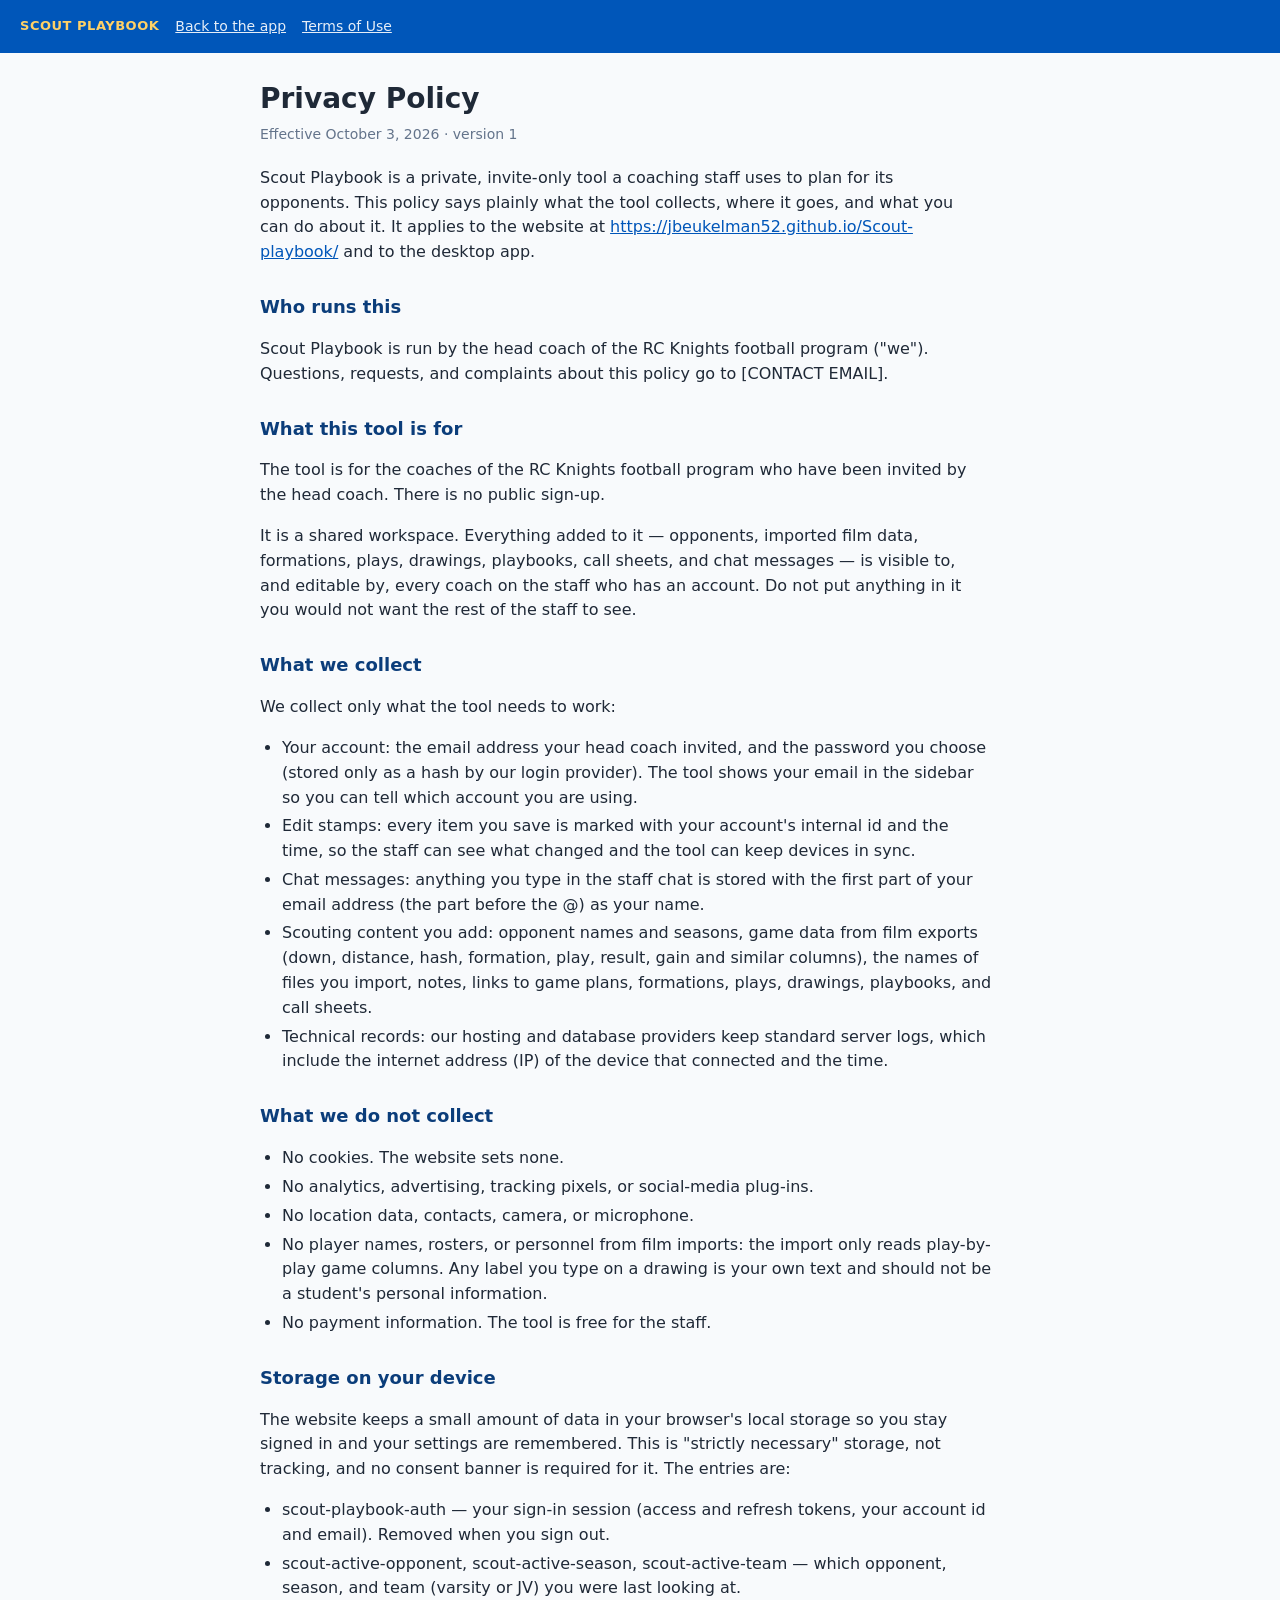
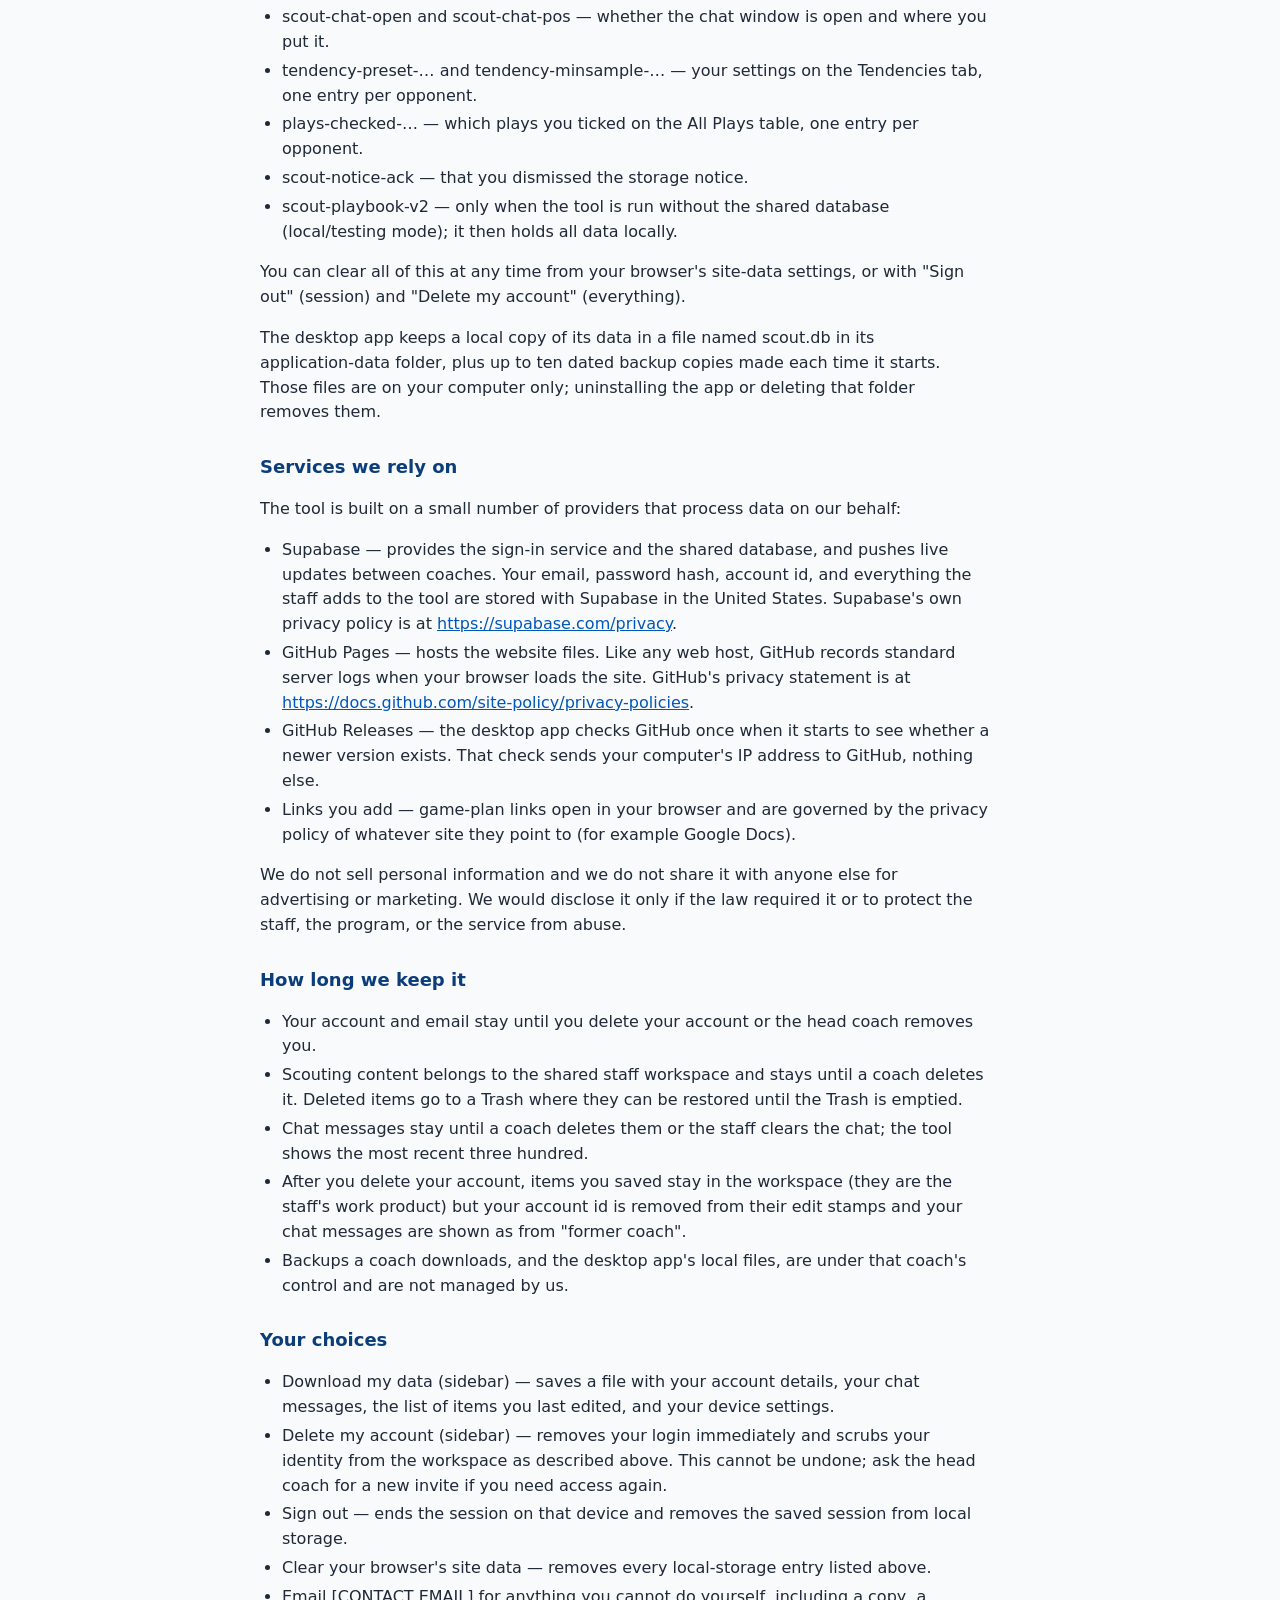
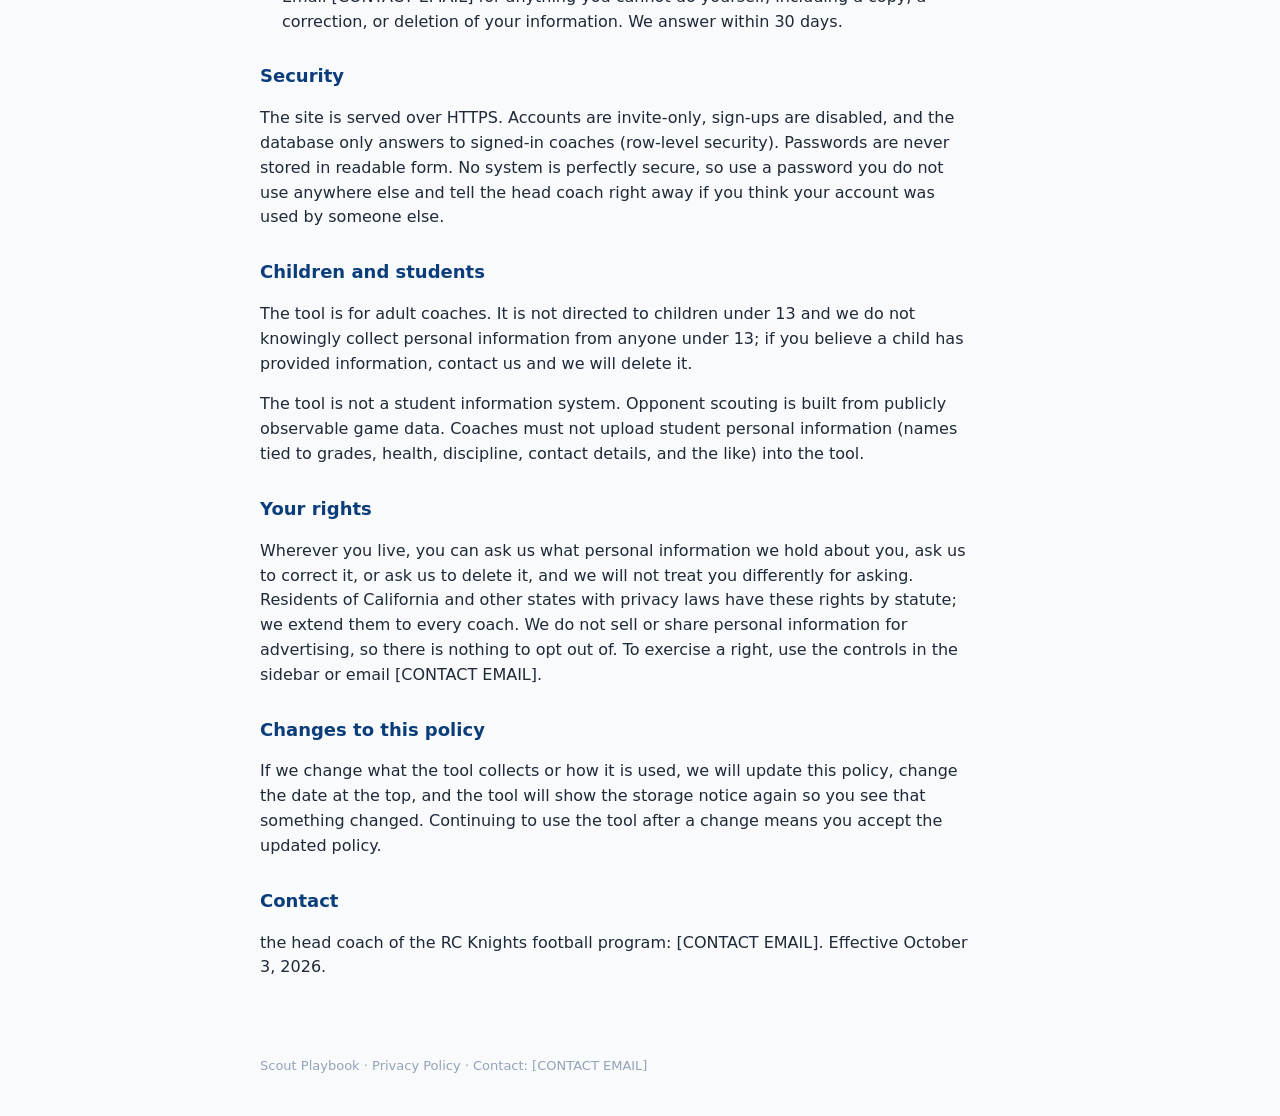
==== privacy.html @ ad803766 "Deploy web app" ====
<!doctype html>
<html lang="en">
<head>
<meta charset="utf-8">
<meta name="viewport" content="width=device-width, initial-scale=1">
<title>Privacy Policy — Scout Playbook</title>
<meta name="robots" content="noindex">
<style>
  :root { color-scheme: light; }
  body { margin: 0; font: 16px/1.55 system-ui, -apple-system, Segoe UI, Roboto, sans-serif; color: #1f2937; background: #f8fafc; }
  header { background: #0056b9; color: #fff; padding: 14px 20px; display: flex; align-items: center; gap: 16px; flex-wrap: wrap; }
  header .brand { font-weight: 700; letter-spacing: .04em; text-transform: uppercase; font-size: 13px; color: #ffd166; }
  header nav a { color: #fff; opacity: .9; margin-right: 16px; font-size: 14px; }
  main { max-width: 760px; margin: 0 auto; padding: 24px 20px 60px; }
  h1 { font-size: 28px; margin: 0 0 4px; }
  .meta { color: #64748b; font-size: 14px; margin-bottom: 20px; }
  h2 { font-size: 18px; margin: 28px 0 8px; color: #0b3d7a; }
  p, li { max-width: 70ch; }
  ul { padding-left: 22px; }
  li { margin: 4px 0; }
  a { color: #0056b9; }
  footer { max-width: 760px; margin: 0 auto; padding: 0 20px 40px; color: #94a3b8; font-size: 13px; }
</style>
</head>
<body>
<header>
  <span class="brand">Scout Playbook</span>
  <nav><a href="https://jbeukelman52.github.io/Scout-playbook/">Back to the app</a><a href="terms.html">Terms of Use</a></nav>
</header>
<main>
  <h1>Privacy Policy</h1>
  <div class="meta">Effective October 3, 2026 · version 1</div>
  <p>Scout Playbook is a private, invite-only tool a coaching staff uses to plan for its opponents. This policy says plainly what the tool collects, where it goes, and what you can do about it. It applies to the website at <a href="https://jbeukelman52.github.io/Scout-playbook/" rel="noopener">https://jbeukelman52.github.io/Scout-playbook/</a> and to the desktop app.</p>
  
      <section>
        <h2>Who runs this</h2>
        <p>Scout Playbook is run by the head coach of the RC Knights football program (&quot;we&quot;). Questions, requests, and complaints about this policy go to [CONTACT EMAIL].</p>
        
        
      </section>

      <section>
        <h2>What this tool is for</h2>
        <p>The tool is for the coaches of the RC Knights football program who have been invited by the head coach. There is no public sign-up.</p>
<p>It is a shared workspace. Everything added to it — opponents, imported film data, formations, plays, drawings, playbooks, call sheets, and chat messages — is visible to, and editable by, every coach on the staff who has an account. Do not put anything in it you would not want the rest of the staff to see.</p>
        
        
      </section>

      <section>
        <h2>What we collect</h2>
        <p>We collect only what the tool needs to work:</p>
        <ul><li>Your account: the email address your head coach invited, and the password you choose (stored only as a hash by our login provider). The tool shows your email in the sidebar so you can tell which account you are using.</li>
<li>Edit stamps: every item you save is marked with your account's internal id and the time, so the staff can see what changed and the tool can keep devices in sync.</li>
<li>Chat messages: anything you type in the staff chat is stored with the first part of your email address (the part before the @) as your name.</li>
<li>Scouting content you add: opponent names and seasons, game data from film exports (down, distance, hash, formation, play, result, gain and similar columns), the names of files you import, notes, links to game plans, formations, plays, drawings, playbooks, and call sheets.</li>
<li>Technical records: our hosting and database providers keep standard server logs, which include the internet address (IP) of the device that connected and the time.</li></ul>
        
      </section>

      <section>
        <h2>What we do not collect</h2>
        
        <ul><li>No cookies. The website sets none.</li>
<li>No analytics, advertising, tracking pixels, or social-media plug-ins.</li>
<li>No location data, contacts, camera, or microphone.</li>
<li>No player names, rosters, or personnel from film imports: the import only reads play-by-play game columns. Any label you type on a drawing is your own text and should not be a student's personal information.</li>
<li>No payment information. The tool is free for the staff.</li></ul>
        
      </section>

      <section>
        <h2>Storage on your device</h2>
        <p>The website keeps a small amount of data in your browser's local storage so you stay signed in and your settings are remembered. This is &quot;strictly necessary&quot; storage, not tracking, and no consent banner is required for it. The entries are:</p>
        <ul><li>scout-playbook-auth — your sign-in session (access and refresh tokens, your account id and email). Removed when you sign out.</li>
<li>scout-active-opponent, scout-active-season, scout-active-team — which opponent, season, and team (varsity or JV) you were last looking at.</li>
<li>scout-chat-open and scout-chat-pos — whether the chat window is open and where you put it.</li>
<li>tendency-preset-… and tendency-minsample-… — your settings on the Tendencies tab, one entry per opponent.</li>
<li>plays-checked-… — which plays you ticked on the All Plays table, one entry per opponent.</li>
<li>scout-notice-ack — that you dismissed the storage notice.</li>
<li>scout-playbook-v2 — only when the tool is run without the shared database (local/testing mode); it then holds all data locally.</li></ul>
        <p>You can clear all of this at any time from your browser's site-data settings, or with &quot;Sign out&quot; (session) and &quot;Delete my account&quot; (everything).</p>
<p>The desktop app keeps a local copy of its data in a file named scout.db in its application-data folder, plus up to ten dated backup copies made each time it starts. Those files are on your computer only; uninstalling the app or deleting that folder removes them.</p>
      </section>

      <section>
        <h2>Services we rely on</h2>
        <p>The tool is built on a small number of providers that process data on our behalf:</p>
        <ul><li>Supabase — provides the sign-in service and the shared database, and pushes live updates between coaches. Your email, password hash, account id, and everything the staff adds to the tool are stored with Supabase in the United States. Supabase's own privacy policy is at <a href="https://supabase.com/privacy" rel="noopener">https://supabase.com/privacy</a>.</li>
<li>GitHub Pages — hosts the website files. Like any web host, GitHub records standard server logs when your browser loads the site. GitHub's privacy statement is at <a href="https://docs.github.com/site-policy/privacy-policies" rel="noopener">https://docs.github.com/site-policy/privacy-policies</a>.</li>
<li>GitHub Releases — the desktop app checks GitHub once when it starts to see whether a newer version exists. That check sends your computer's IP address to GitHub, nothing else.</li>
<li>Links you add — game-plan links open in your browser and are governed by the privacy policy of whatever site they point to (for example Google Docs).</li></ul>
        <p>We do not sell personal information and we do not share it with anyone else for advertising or marketing. We would disclose it only if the law required it or to protect the staff, the program, or the service from abuse.</p>
      </section>

      <section>
        <h2>How long we keep it</h2>
        
        <ul><li>Your account and email stay until you delete your account or the head coach removes you.</li>
<li>Scouting content belongs to the shared staff workspace and stays until a coach deletes it. Deleted items go to a Trash where they can be restored until the Trash is emptied.</li>
<li>Chat messages stay until a coach deletes them or the staff clears the chat; the tool shows the most recent three hundred.</li>
<li>After you delete your account, items you saved stay in the workspace (they are the staff's work product) but your account id is removed from their edit stamps and your chat messages are shown as from &quot;former coach&quot;.</li>
<li>Backups a coach downloads, and the desktop app's local files, are under that coach's control and are not managed by us.</li></ul>
        
      </section>

      <section>
        <h2>Your choices</h2>
        
        <ul><li>Download my data (sidebar) — saves a file with your account details, your chat messages, the list of items you last edited, and your device settings.</li>
<li>Delete my account (sidebar) — removes your login immediately and scrubs your identity from the workspace as described above. This cannot be undone; ask the head coach for a new invite if you need access again.</li>
<li>Sign out — ends the session on that device and removes the saved session from local storage.</li>
<li>Clear your browser's site data — removes every local-storage entry listed above.</li>
<li>Email [CONTACT EMAIL] for anything you cannot do yourself, including a copy, a correction, or deletion of your information. We answer within 30 days.</li></ul>
        
      </section>

      <section>
        <h2>Security</h2>
        <p>The site is served over HTTPS. Accounts are invite-only, sign-ups are disabled, and the database only answers to signed-in coaches (row-level security). Passwords are never stored in readable form. No system is perfectly secure, so use a password you do not use anywhere else and tell the head coach right away if you think your account was used by someone else.</p>
        
        
      </section>

      <section>
        <h2>Children and students</h2>
        <p>The tool is for adult coaches. It is not directed to children under 13 and we do not knowingly collect personal information from anyone under 13; if you believe a child has provided information, contact us and we will delete it.</p>
<p>The tool is not a student information system. Opponent scouting is built from publicly observable game data. Coaches must not upload student personal information (names tied to grades, health, discipline, contact details, and the like) into the tool.</p>
        
        
      </section>

      <section>
        <h2>Your rights</h2>
        <p>Wherever you live, you can ask us what personal information we hold about you, ask us to correct it, or ask us to delete it, and we will not treat you differently for asking. Residents of California and other states with privacy laws have these rights by statute; we extend them to every coach. We do not sell or share personal information for advertising, so there is nothing to opt out of. To exercise a right, use the controls in the sidebar or email [CONTACT EMAIL].</p>
        
        
      </section>

      <section>
        <h2>Changes to this policy</h2>
        <p>If we change what the tool collects or how it is used, we will update this policy, change the date at the top, and the tool will show the storage notice again so you see that something changed. Continuing to use the tool after a change means you accept the updated policy.</p>
        
        
      </section>

      <section>
        <h2>Contact</h2>
        <p>the head coach of the RC Knights football program: [CONTACT EMAIL]. Effective October 3, 2026.</p>
        
        
      </section>
</main>
<footer>Scout Playbook · Privacy Policy · Contact: [CONTACT EMAIL]</footer>
</body>
</html>
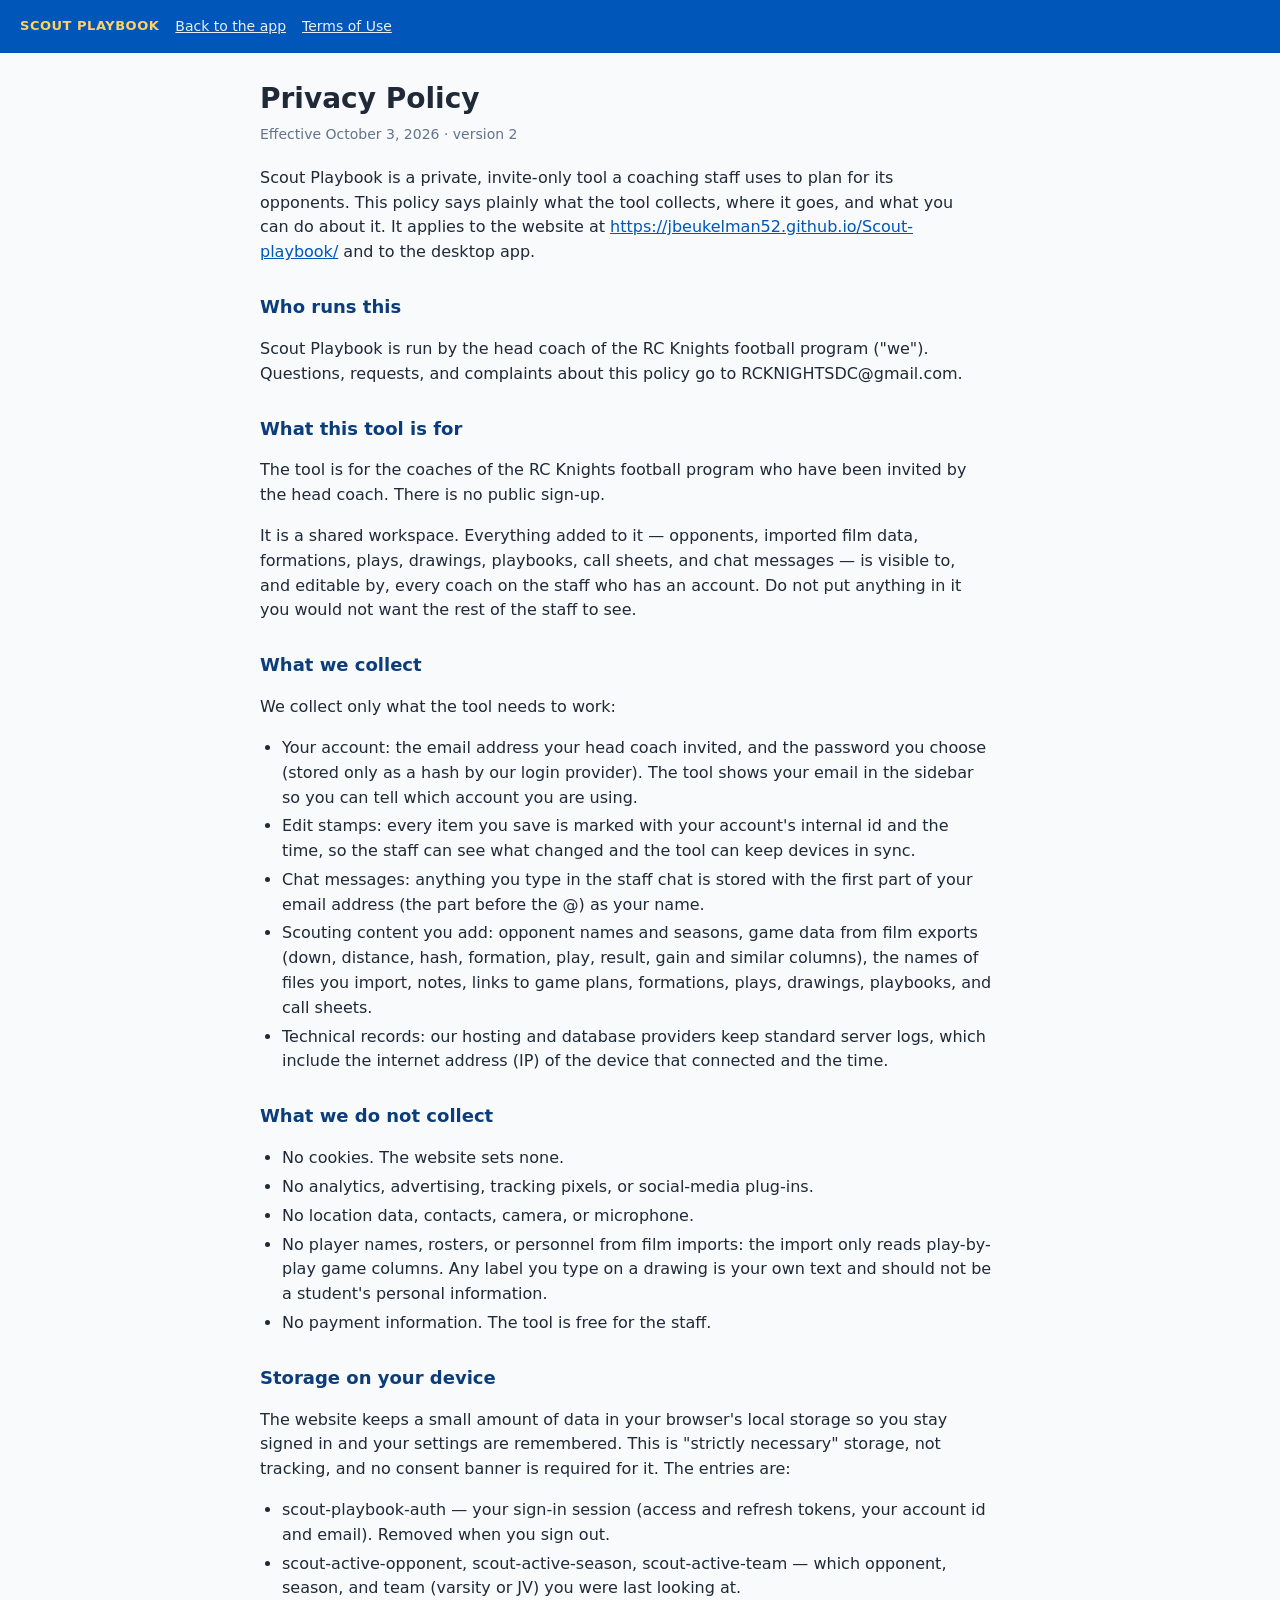
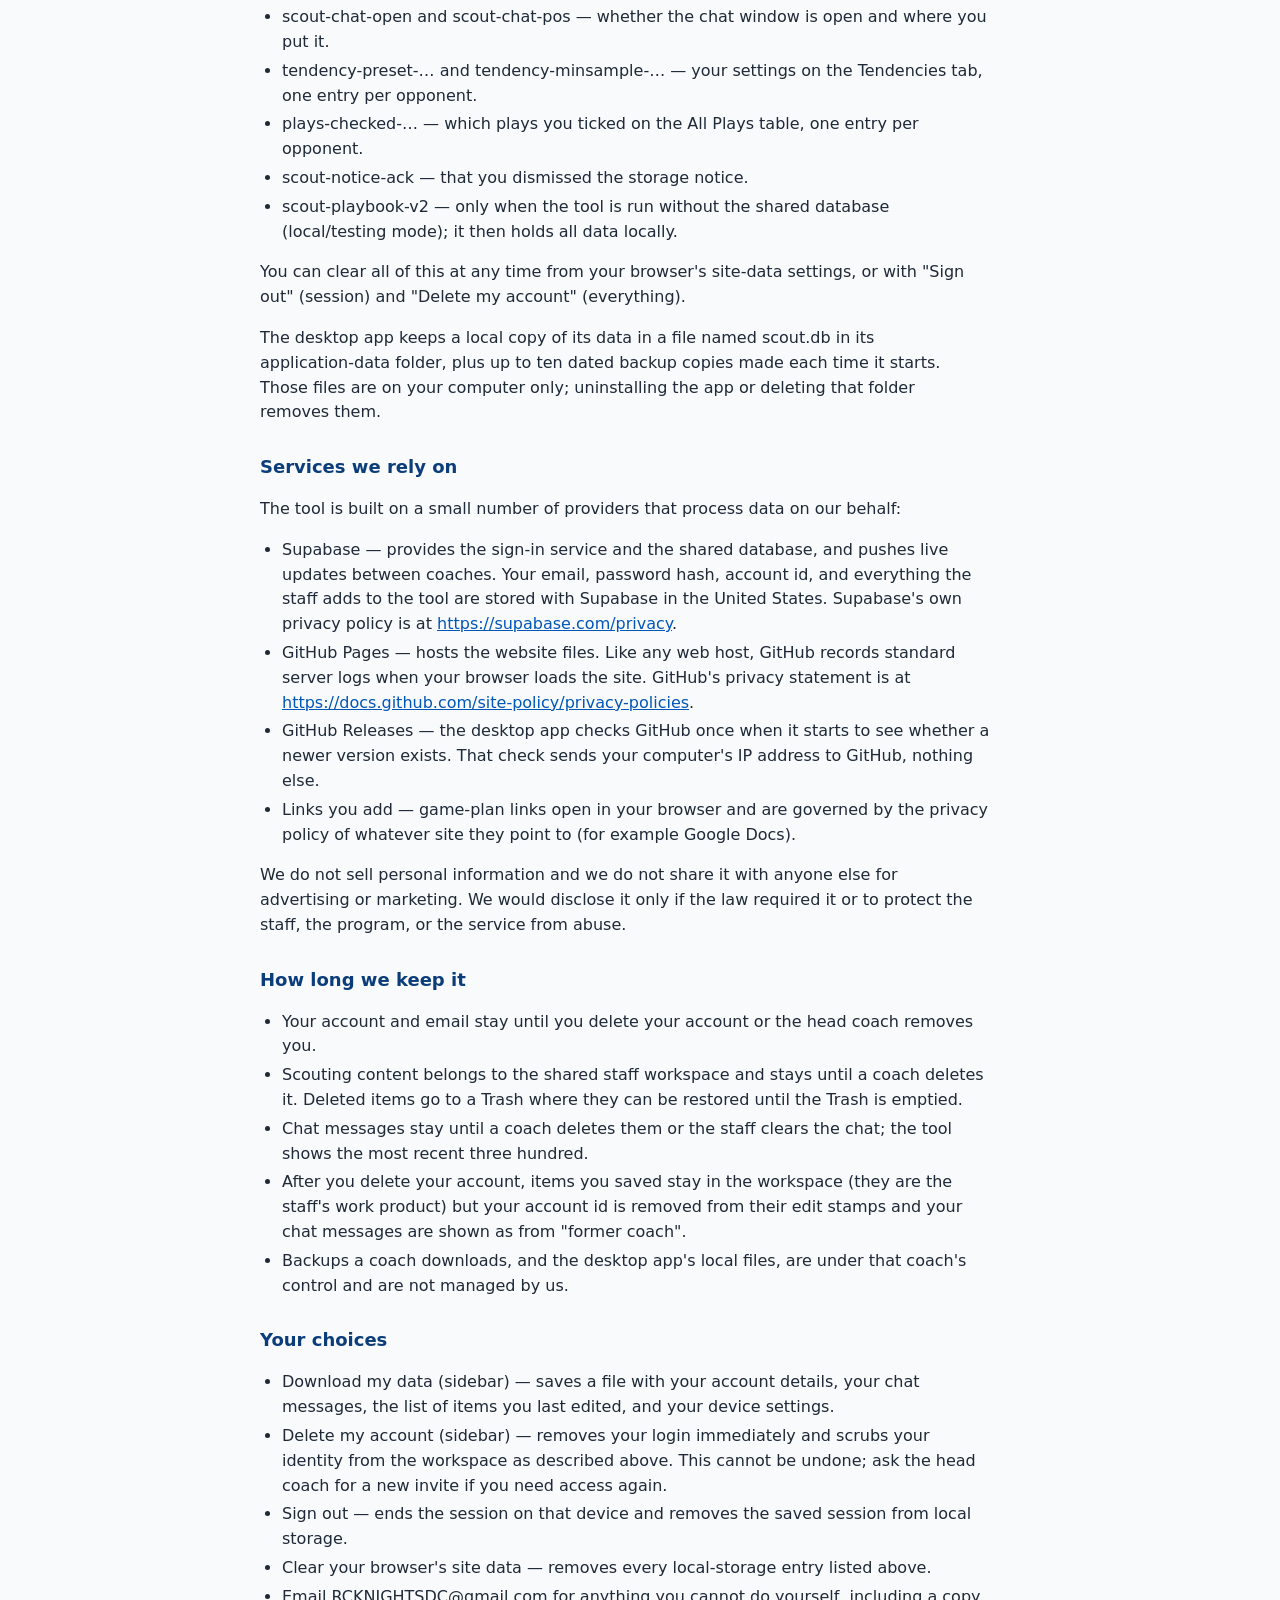
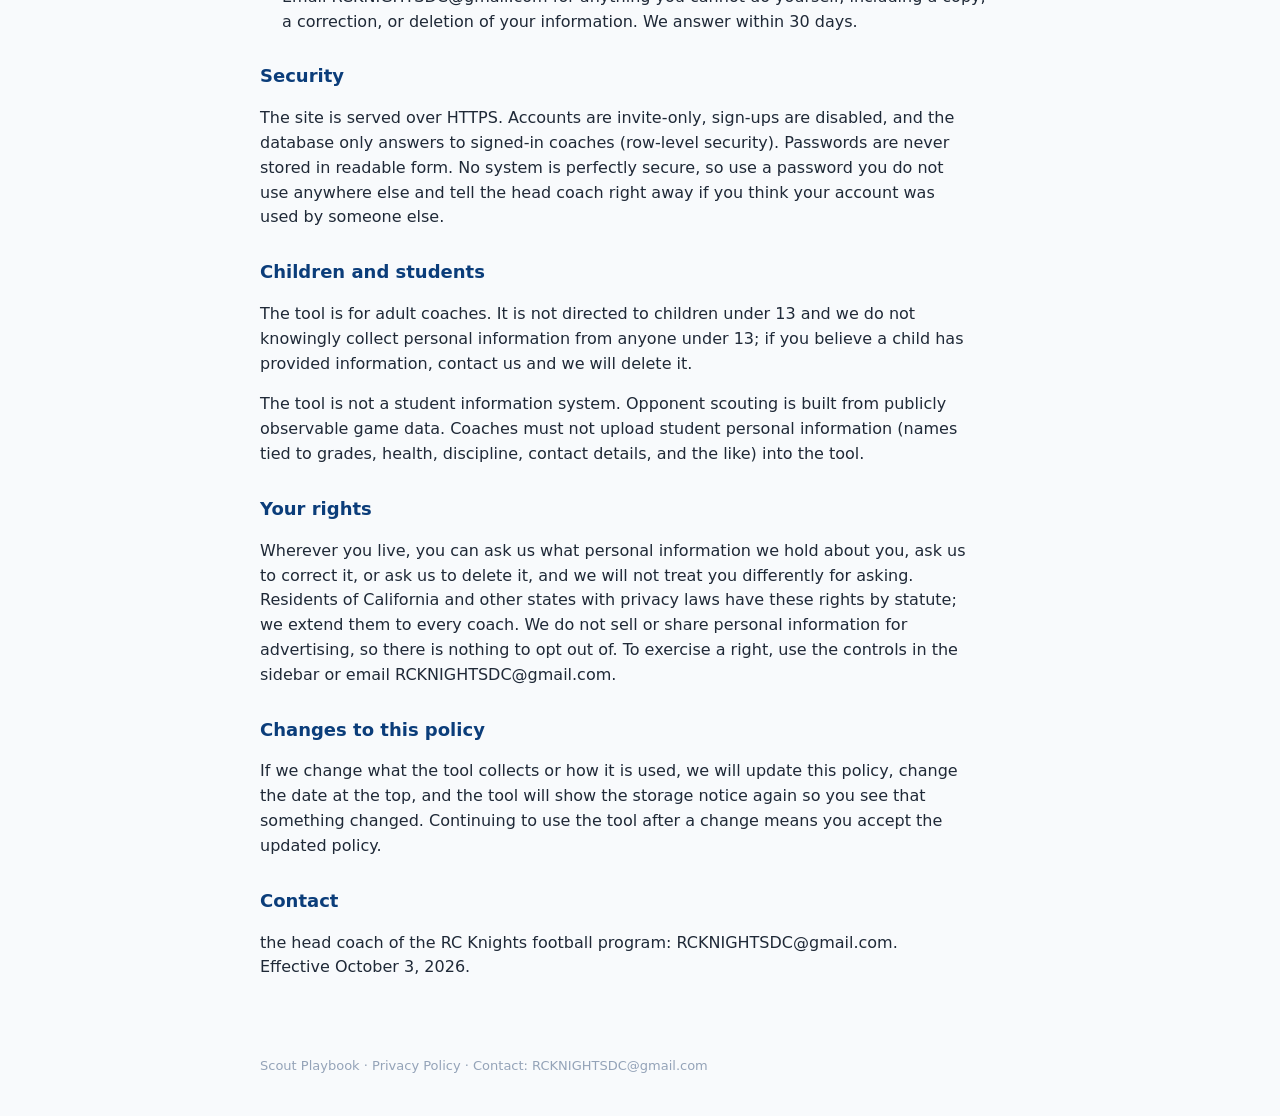
==== commit 46bdbff6: "Deploy web app" ====
--- a/privacy.html
+++ b/privacy.html
@@ -29,12 +29,12 @@
 </header>
 <main>
   <h1>Privacy Policy</h1>
-  <div class="meta">Effective October 3, 2026 · version 1</div>
+  <div class="meta">Effective October 3, 2026 · version 2</div>
   <p>Scout Playbook is a private, invite-only tool a coaching staff uses to plan for its opponents. This policy says plainly what the tool collects, where it goes, and what you can do about it. It applies to the website at <a href="https://jbeukelman52.github.io/Scout-playbook/" rel="noopener">https://jbeukelman52.github.io/Scout-playbook/</a> and to the desktop app.</p>
   
       <section>
         <h2>Who runs this</h2>
-        <p>Scout Playbook is run by the head coach of the RC Knights football program (&quot;we&quot;). Questions, requests, and complaints about this policy go to [CONTACT EMAIL].</p>
+        <p>Scout Playbook is run by the head coach of the RC Knights football program (&quot;we&quot;). Questions, requests, and complaints about this policy go to RCKNIGHTSDC@gmail.com.</p>
         
         
       </section>
@@ -111,7 +111,7 @@
 <li>Delete my account (sidebar) — removes your login immediately and scrubs your identity from the workspace as described above. This cannot be undone; ask the head coach for a new invite if you need access again.</li>
 <li>Sign out — ends the session on that device and removes the saved session from local storage.</li>
 <li>Clear your browser's site data — removes every local-storage entry listed above.</li>
-<li>Email [CONTACT EMAIL] for anything you cannot do yourself, including a copy, a correction, or deletion of your information. We answer within 30 days.</li></ul>
+<li>Email RCKNIGHTSDC@gmail.com for anything you cannot do yourself, including a copy, a correction, or deletion of your information. We answer within 30 days.</li></ul>
         
       </section>
 
@@ -132,7 +132,7 @@
 
       <section>
         <h2>Your rights</h2>
-        <p>Wherever you live, you can ask us what personal information we hold about you, ask us to correct it, or ask us to delete it, and we will not treat you differently for asking. Residents of California and other states with privacy laws have these rights by statute; we extend them to every coach. We do not sell or share personal information for advertising, so there is nothing to opt out of. To exercise a right, use the controls in the sidebar or email [CONTACT EMAIL].</p>
+        <p>Wherever you live, you can ask us what personal information we hold about you, ask us to correct it, or ask us to delete it, and we will not treat you differently for asking. Residents of California and other states with privacy laws have these rights by statute; we extend them to every coach. We do not sell or share personal information for advertising, so there is nothing to opt out of. To exercise a right, use the controls in the sidebar or email RCKNIGHTSDC@gmail.com.</p>
         
         
       </section>
@@ -146,11 +146,11 @@
 
       <section>
         <h2>Contact</h2>
-        <p>the head coach of the RC Knights football program: [CONTACT EMAIL]. Effective October 3, 2026.</p>
+        <p>the head coach of the RC Knights football program: RCKNIGHTSDC@gmail.com. Effective October 3, 2026.</p>
         
         
       </section>
 </main>
-<footer>Scout Playbook · Privacy Policy · Contact: [CONTACT EMAIL]</footer>
+<footer>Scout Playbook · Privacy Policy · Contact: RCKNIGHTSDC@gmail.com</footer>
 </body>
 </html>
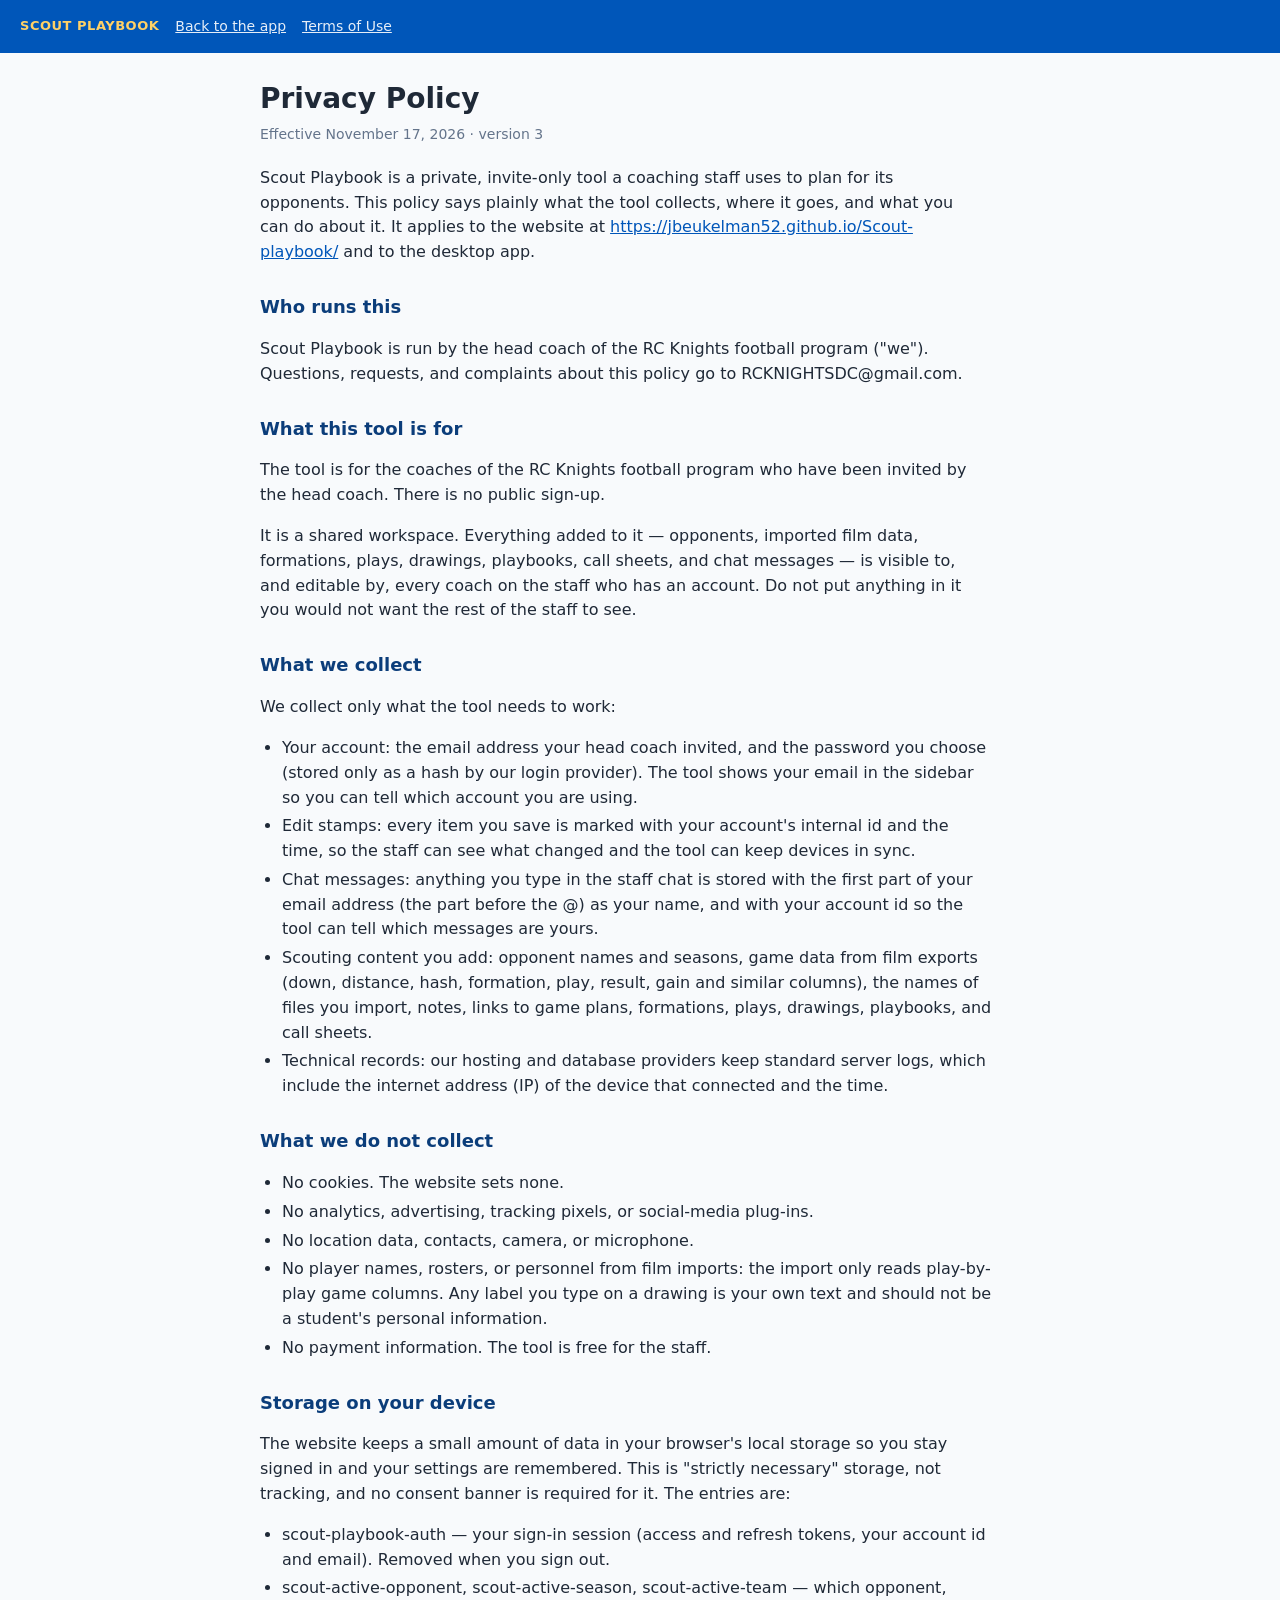
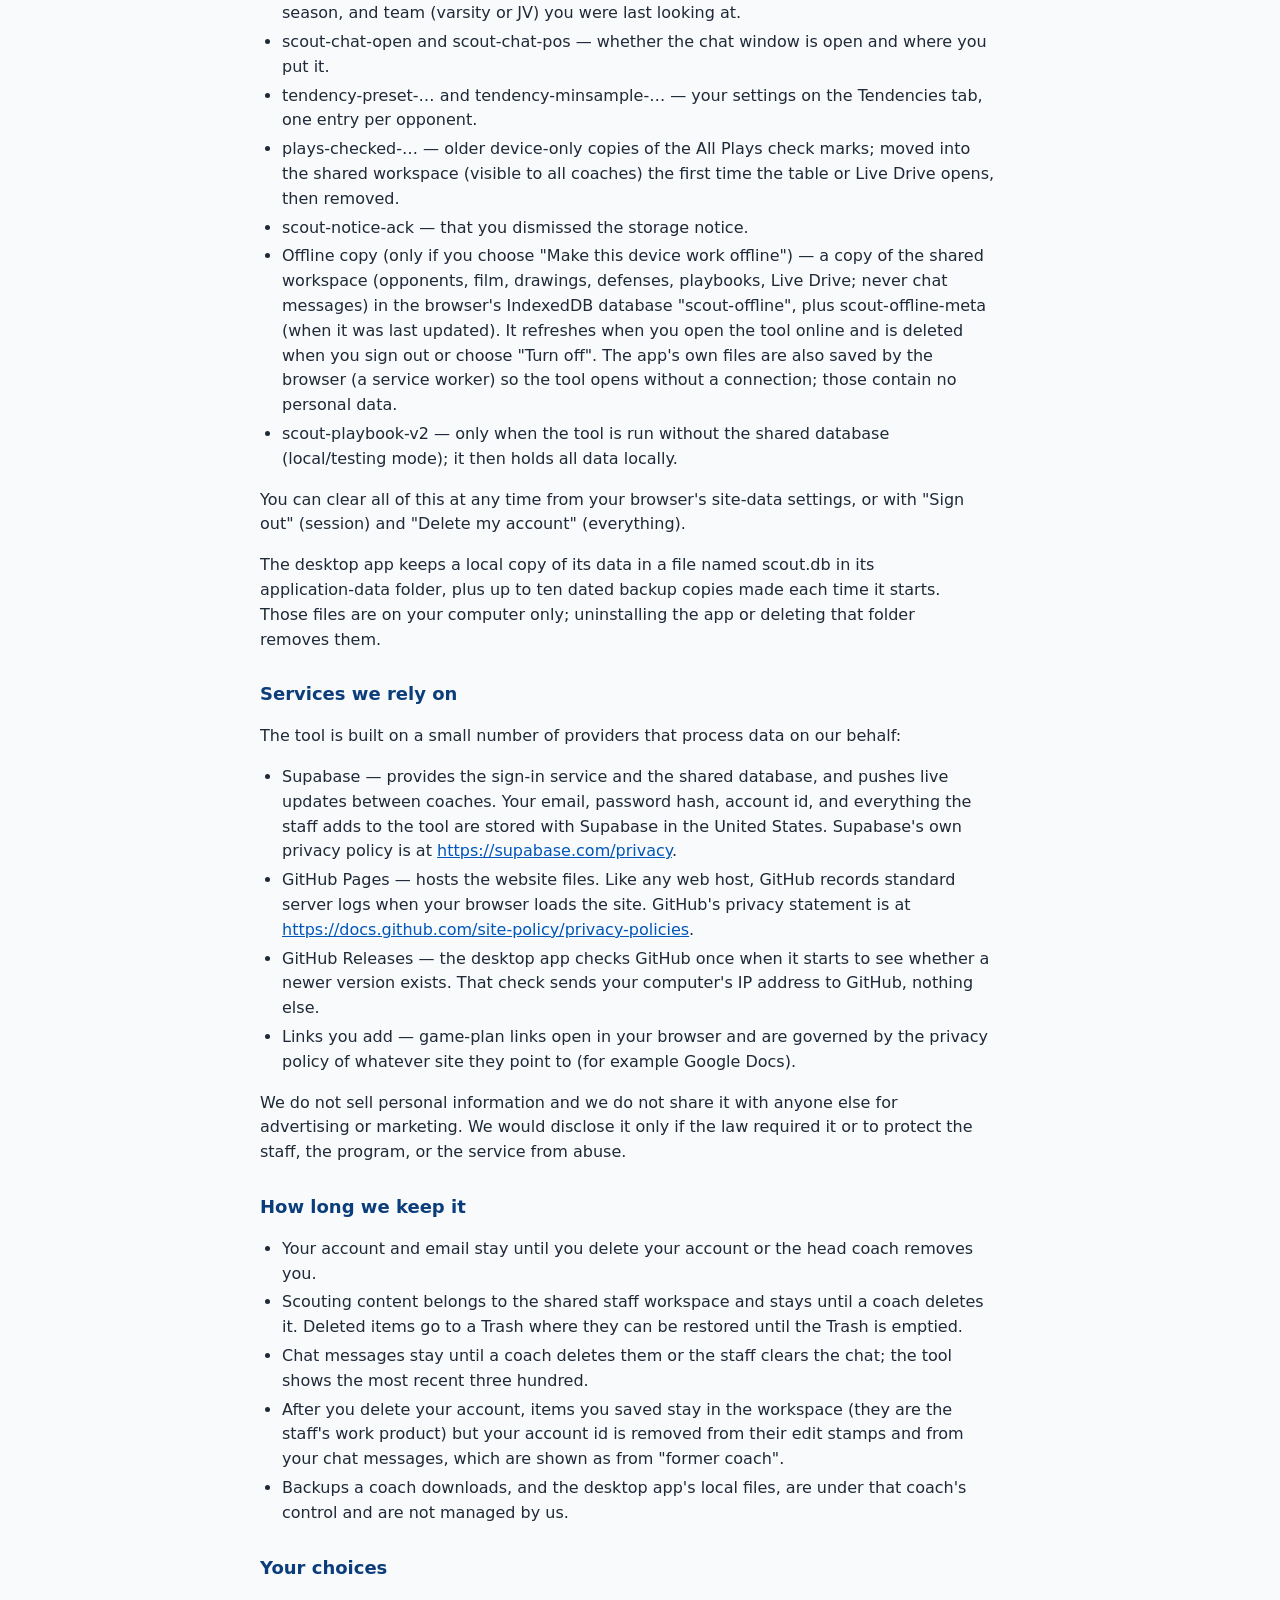
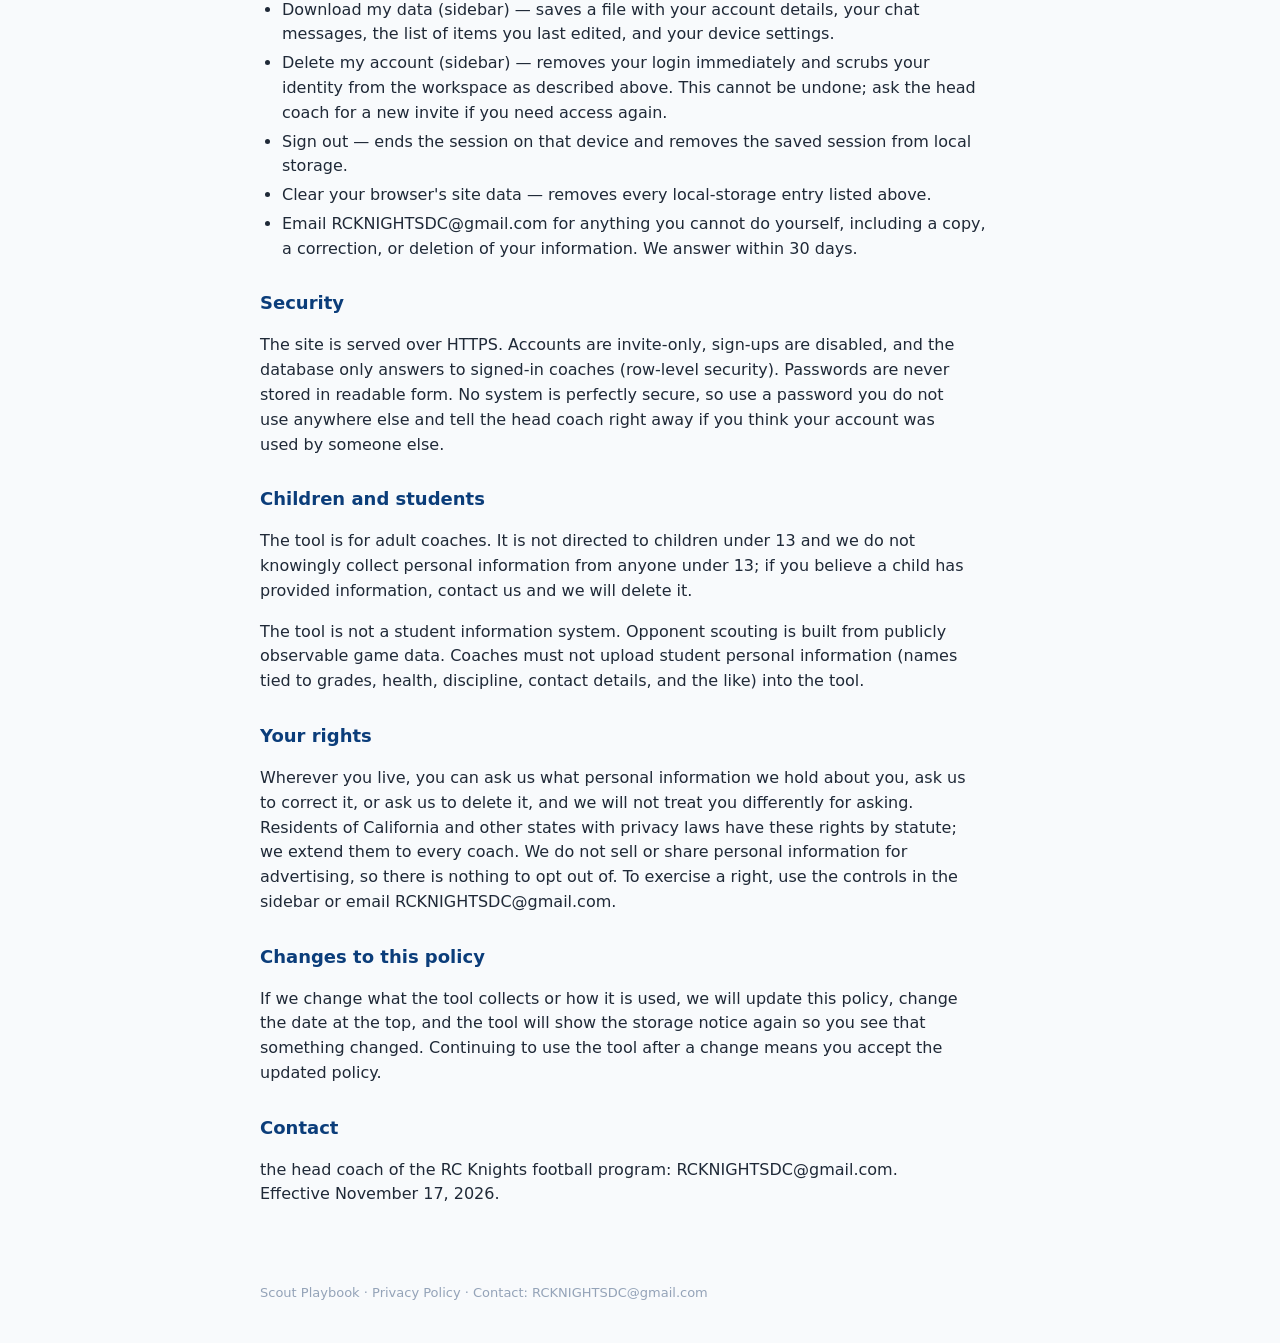
==== commit 13b3eec4: "Deploy web app" ====
--- a/privacy.html
+++ b/privacy.html
@@ -29,7 +29,7 @@
 </header>
 <main>
   <h1>Privacy Policy</h1>
-  <div class="meta">Effective October 3, 2026 · version 2</div>
+  <div class="meta">Effective November 17, 2026 · version 3</div>
   <p>Scout Playbook is a private, invite-only tool a coaching staff uses to plan for its opponents. This policy says plainly what the tool collects, where it goes, and what you can do about it. It applies to the website at <a href="https://jbeukelman52.github.io/Scout-playbook/" rel="noopener">https://jbeukelman52.github.io/Scout-playbook/</a> and to the desktop app.</p>
   
       <section>
@@ -52,7 +52,7 @@
         <p>We collect only what the tool needs to work:</p>
         <ul><li>Your account: the email address your head coach invited, and the password you choose (stored only as a hash by our login provider). The tool shows your email in the sidebar so you can tell which account you are using.</li>
 <li>Edit stamps: every item you save is marked with your account's internal id and the time, so the staff can see what changed and the tool can keep devices in sync.</li>
-<li>Chat messages: anything you type in the staff chat is stored with the first part of your email address (the part before the @) as your name.</li>
+<li>Chat messages: anything you type in the staff chat is stored with the first part of your email address (the part before the @) as your name, and with your account id so the tool can tell which messages are yours.</li>
 <li>Scouting content you add: opponent names and seasons, game data from film exports (down, distance, hash, formation, play, result, gain and similar columns), the names of files you import, notes, links to game plans, formations, plays, drawings, playbooks, and call sheets.</li>
 <li>Technical records: our hosting and database providers keep standard server logs, which include the internet address (IP) of the device that connected and the time.</li></ul>
         
@@ -76,8 +76,9 @@
 <li>scout-active-opponent, scout-active-season, scout-active-team — which opponent, season, and team (varsity or JV) you were last looking at.</li>
 <li>scout-chat-open and scout-chat-pos — whether the chat window is open and where you put it.</li>
 <li>tendency-preset-… and tendency-minsample-… — your settings on the Tendencies tab, one entry per opponent.</li>
-<li>plays-checked-… — which plays you ticked on the All Plays table, one entry per opponent.</li>
+<li>plays-checked-… — older device-only copies of the All Plays check marks; moved into the shared workspace (visible to all coaches) the first time the table or Live Drive opens, then removed.</li>
 <li>scout-notice-ack — that you dismissed the storage notice.</li>
+<li>Offline copy (only if you choose &quot;Make this device work offline&quot;) — a copy of the shared workspace (opponents, film, drawings, defenses, playbooks, Live Drive; never chat messages) in the browser's IndexedDB database &quot;scout-offline&quot;, plus scout-offline-meta (when it was last updated). It refreshes when you open the tool online and is deleted when you sign out or choose &quot;Turn off&quot;. The app's own files are also saved by the browser (a service worker) so the tool opens without a connection; those contain no personal data.</li>
 <li>scout-playbook-v2 — only when the tool is run without the shared database (local/testing mode); it then holds all data locally.</li></ul>
         <p>You can clear all of this at any time from your browser's site-data settings, or with &quot;Sign out&quot; (session) and &quot;Delete my account&quot; (everything).</p>
 <p>The desktop app keeps a local copy of its data in a file named scout.db in its application-data folder, plus up to ten dated backup copies made each time it starts. Those files are on your computer only; uninstalling the app or deleting that folder removes them.</p>
@@ -99,7 +100,7 @@
         <ul><li>Your account and email stay until you delete your account or the head coach removes you.</li>
 <li>Scouting content belongs to the shared staff workspace and stays until a coach deletes it. Deleted items go to a Trash where they can be restored until the Trash is emptied.</li>
 <li>Chat messages stay until a coach deletes them or the staff clears the chat; the tool shows the most recent three hundred.</li>
-<li>After you delete your account, items you saved stay in the workspace (they are the staff's work product) but your account id is removed from their edit stamps and your chat messages are shown as from &quot;former coach&quot;.</li>
+<li>After you delete your account, items you saved stay in the workspace (they are the staff's work product) but your account id is removed from their edit stamps and from your chat messages, which are shown as from &quot;former coach&quot;.</li>
 <li>Backups a coach downloads, and the desktop app's local files, are under that coach's control and are not managed by us.</li></ul>
         
       </section>
@@ -146,7 +147,7 @@
 
       <section>
         <h2>Contact</h2>
-        <p>the head coach of the RC Knights football program: RCKNIGHTSDC@gmail.com. Effective October 3, 2026.</p>
+        <p>the head coach of the RC Knights football program: RCKNIGHTSDC@gmail.com. Effective November 17, 2026.</p>
         
         
       </section>
